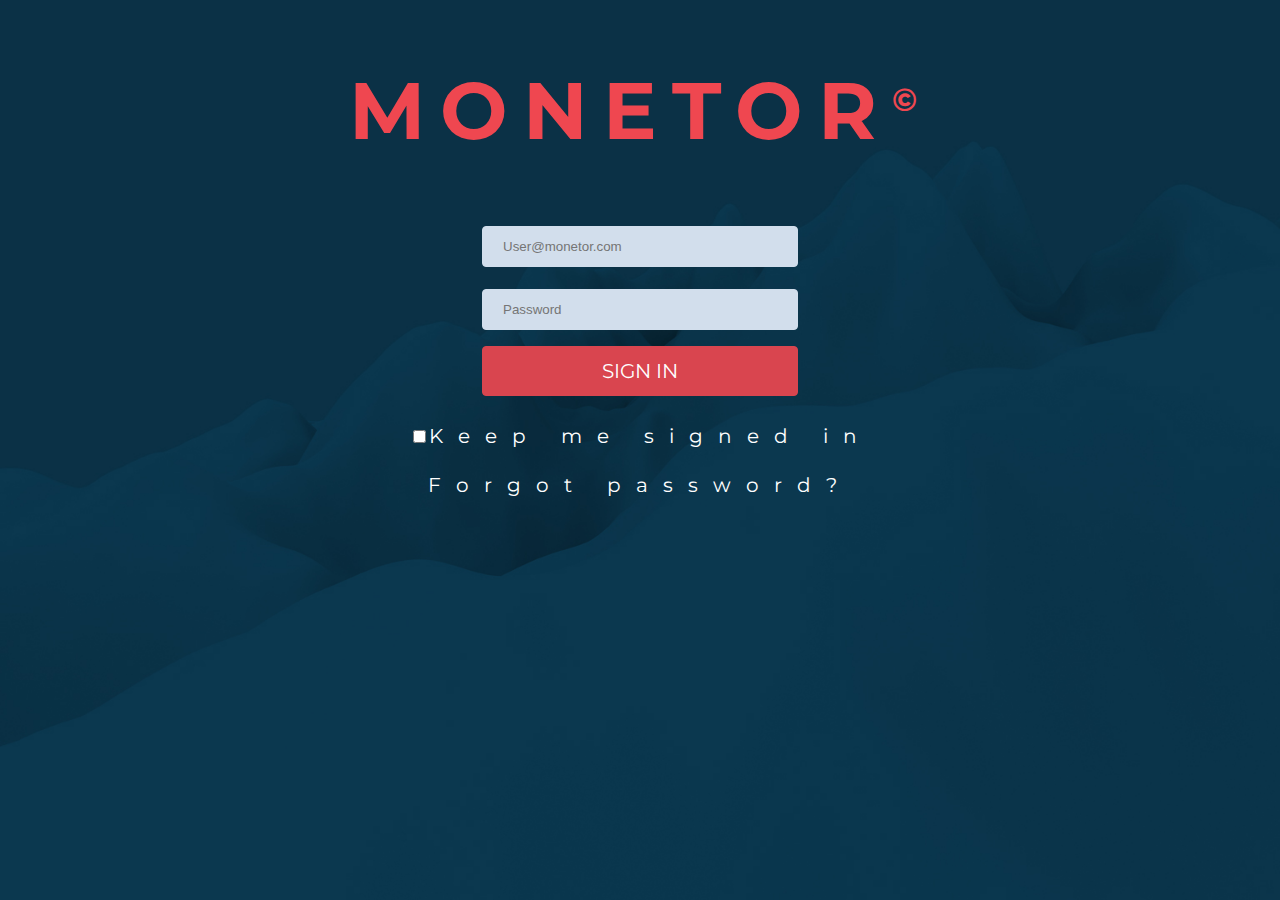
==== html/index.html @ c6d894f5 "updates index.html & login.css not 100% yet" ====
<!DOCTYPE html>
<html lang="en">
<head>
	<link rel="stylesheet" type="text/css" href="../css/login.css">
	<link href='https://fonts.googleapis.com/css?family=Montserrat' rel='stylesheet'>
</head>
<body>
	<div class="wrapper">
		<header class="header"><h1>MONETOR<sup>&copy;</sup></h1>
		<div class="login">
			<form>
		    <input id="eMail" type="email" placeholder="User@monetor.com"><br>
		    <input id="passWord" type="password" placeholder="Password"><br>
				<button> <a href="overview.html">SIGN IN</button><br></button>
				<input class="checkbox" type="checkbox">Keep me signed in
					<p>Forgot password?</p>
				</input>
			</form></div>
	</div>
</body>
</html>
---- css/login.css ----
html {
  background: url(../images/monetorBackground.jpg) no-repeat center center fixed;
  -webkit-background-size: cover;
  -moz-background-size: cover;
  -o-background-size: cover;
  background-size: cover;
}

.wrapper {
  display: grid;
  grid-template-areas:
    "header"
    "login";
}

.header {
  grid-area: header;
  color: #EF4750;
  font-family: 'Montserrat';
  font-size: 40px;
  letter-spacing: 15px;
  text-align: center;
}

sup {
  font-size: 40%;
}

.login {
  grid-area: login;
}

#eMail, #passWord {
  width: 25%;
  padding: 12px 20px;
  margin: 8px 0;
  display: inline-block;
  border: 1px solid #D2DEEC;
  border-radius: 4px;
  box-sizing: border-box;
  background-color:#D2DEEC;
}

button {
  width: 25%;
  padding: 12px 20px;
  margin: 8px 0;
  display: inline-block;
  font-family: 'Montserrat';
  border: 1px solid #D9454F;
  border-radius: 4px;
  box-sizing: border-box;
  background-color:#D9454F;
}

.checkbox {
  font-size: 1px;
}

a {
  text-decoration: none;
  font-size: 20px;
  color: white;
}

/* @media (min-width: 500px) {

.header {
  /* grid-column: col-start / span 3;
}


}
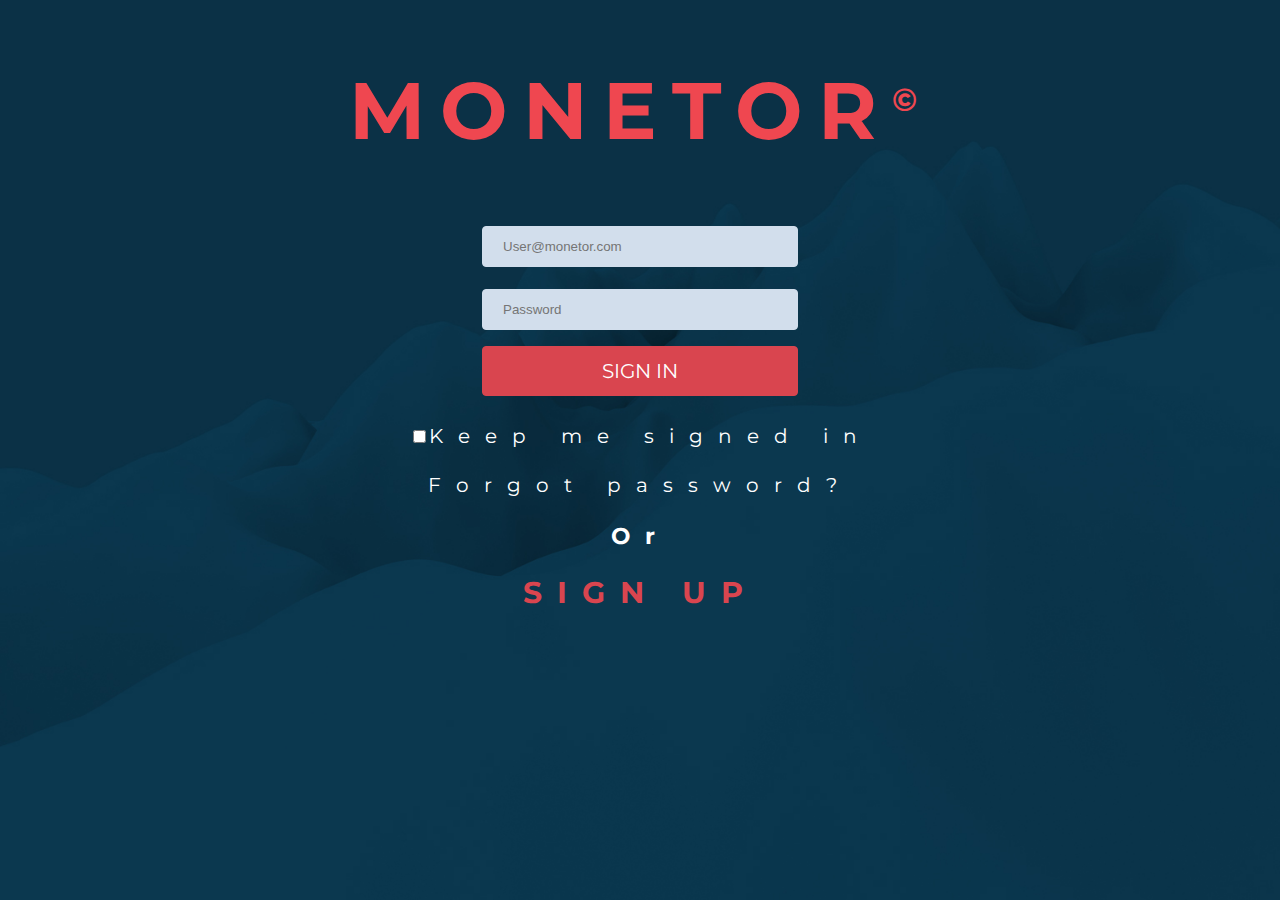
==== commit 017531de: "updated on overview - added sidebar - needs more css" ====
--- a/html/index.html
+++ b/html/index.html
@@ -9,13 +9,15 @@
 		<header class="header"><h1>MONETOR<sup>&copy;</sup></h1>
 		<div class="login">
 			<form>
-		    <input id="eMail" type="email" placeholder="User@monetor.com"><br>
-		    <input id="passWord" type="password" placeholder="Password"><br>
+		    <input id="eMail" type="email" placeholder="User@monetor.com"></input><br>
+		    <input id="passWord" type="password" placeholder="Password"></input><br>
 				<button> <a href="overview.html">SIGN IN</button><br></button>
-				<input class="checkbox" type="checkbox">Keep me signed in
-					<p>Forgot password?</p>
-				</input>
 			</form></div>
+			<input class="checkbox" type="checkbox">Keep me signed in</input>
+			<p>Forgot password?</p>
+			<h3>Or</h3>
+			<h2>SIGN UP</h2>
+			</input>
 	</div>
 </body>
 </html>
--- a/css/login.css
+++ b/css/login.css
@@ -63,6 +63,11 @@
   color: white;
 }
 
+h2 {
+  font-family: 'Montserrat';
+  color: #D9454F;
+}
+
 /* @media (min-width: 500px) {
 
 .header {
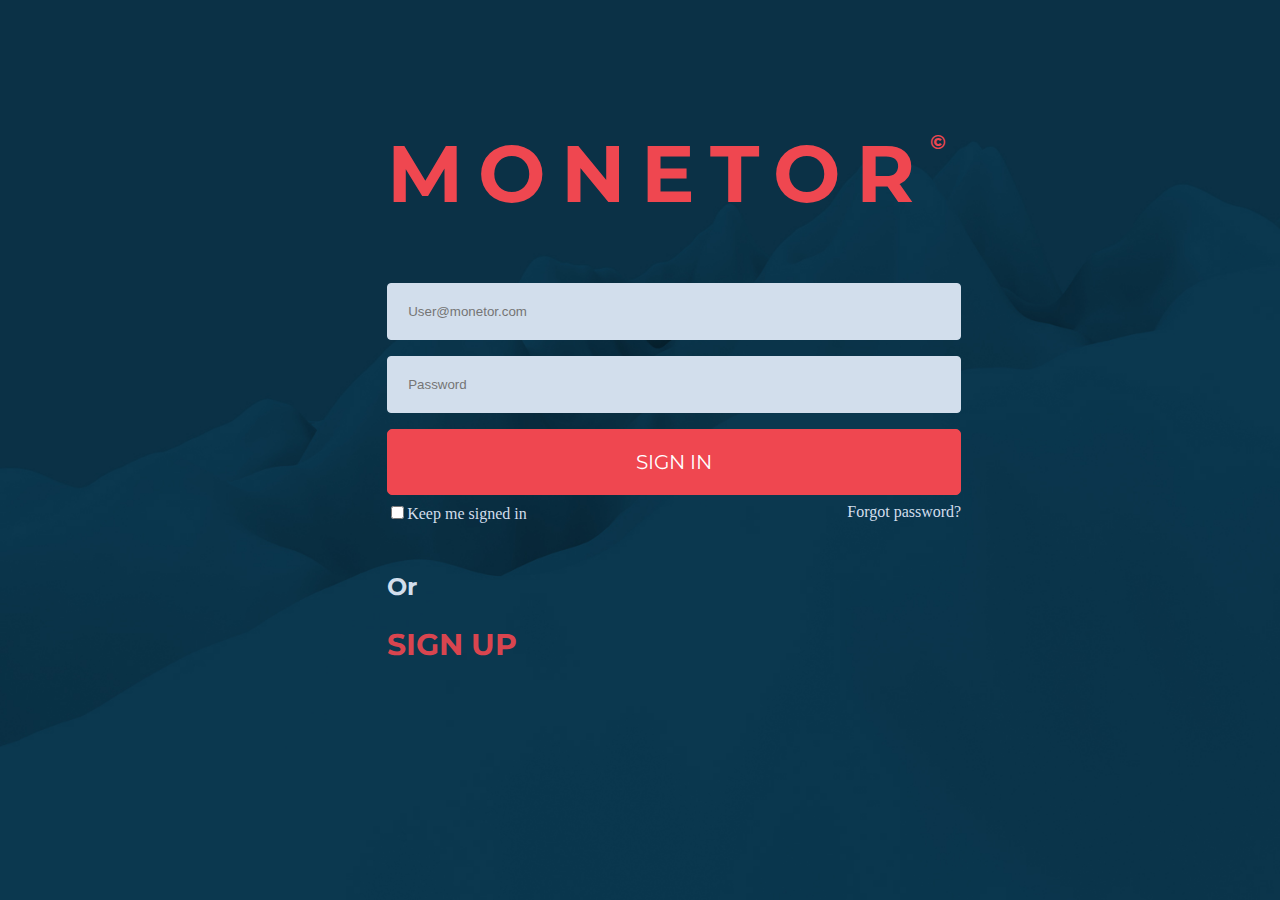
==== commit ebcb2abd: "Fixed login site, added icons, added montserrat(b)" ====
--- a/html/index.html
+++ b/html/index.html
@@ -3,21 +3,42 @@
 <head>
 	<link rel="stylesheet" type="text/css" href="../css/login.css">
 	<link href='https://fonts.googleapis.com/css?family=Montserrat' rel='stylesheet'>
+	<link href="https://fonts.googleapis.com/css?family=Montserrat:700&display=swap" rel="stylesheet">
 </head>
 <body>
+	
+	
+	
 	<div class="wrapper">
-		<header class="header"><h1>MONETOR<sup>&copy;</sup></h1>
+		<div><header class="header"><h1>MONETOR<sup>&copy;</sup></h1></header></div>
 		<div class="login">
 			<form>
 		    <input id="eMail" type="email" placeholder="User@monetor.com"></input><br>
-		    <input id="passWord" type="password" placeholder="Password"></input><br>
-				<button> <a href="overview.html">SIGN IN</button><br></button>
-			</form></div>
-			<input class="checkbox" type="checkbox">Keep me signed in</input>
-			<p>Forgot password?</p>
-			<h3>Or</h3>
-			<h2>SIGN UP</h2>
-			</input>
+			<input id="passWord" type="password" placeholder="Password"></input><br>
+
+			<div class="loginButton">
+			<a href="overview.html">
+				<div class="signinButton">SIGN IN</div>
+			</a>
+		</div>
+
+			</form>
+
+		<div class="grid-container">
+			<div class="grid-item"><input class="checkbox" type="checkbox">Keep me signed in</input></div>
+			<div class="grid-item2">Forgot password?</div>
+		</div>
+
+			<h2 class="orFont">Or</h2>
+
+			
+			<div>
+			<a href="overview.html"><h2>SIGN UP</h2></a>
+		</div>
+
+		
+		</div>
+		
 	</div>
 </body>
 </html>
--- a/css/login.css
+++ b/css/login.css
@@ -6,51 +6,67 @@
   background-size: cover;
 }
 
-.wrapper {
-  display: grid;
-  grid-template-areas:
-    "header"
-    "login";
-}
-
 .header {
   grid-area: header;
-  color: #EF4750;
-  font-family: 'Montserrat';
+  color: #ef4750;
+  font-family: "Montserrat";
   font-size: 40px;
   letter-spacing: 15px;
   text-align: center;
 }
 
 sup {
-  font-size: 40%;
+  font-size: 25%;
+  top: -25px;
+  position: relative;
 }
 
-.login {
-  grid-area: login;
+.wrapper {
+  display: grid;
+  margin: auto;
+  padding: 10px;
+  padding-top: 5%;
+  padding-left: 30%;
+  padding-right: 30%;
 }
 
-#eMail, #passWord {
-  width: 25%;
-  padding: 12px 20px;
+.signinButton {
+  border: 1px solid #ef4750;
+  background-color: #ef4750;
+  padding: 20px 20px;
+  margin: 8px 0;
+  font-family: "Montserrat", sans-serif;
+  border-radius: 5px;
+  text-align: center;
+}
+
+.orFont {
+  padding-top: 5%;
+  font-family: "Montserrat", sans-serif;
+  color: #d2deec;
+}
+
+.grid-container {
+  display: grid;
+  grid-template-columns: auto auto;
+  color: #d2deec;
+  margin: 8px 0;
+}
+
+.grid-item2 {
+  text-align: right;
+}
+
+#eMail,
+#passWord {
+  width: 100%;
+  padding: 20px 20px;
   margin: 8px 0;
   display: inline-block;
-  border: 1px solid #D2DEEC;
+  border: 1px solid #d2deec;
   border-radius: 4px;
   box-sizing: border-box;
-  background-color:#D2DEEC;
-}
-
-button {
-  width: 25%;
-  padding: 12px 20px;
-  margin: 8px 0;
-  display: inline-block;
-  font-family: 'Montserrat';
-  border: 1px solid #D9454F;
-  border-radius: 4px;
-  box-sizing: border-box;
-  background-color:#D9454F;
+  background-color: #d2deec;
 }
 
 .checkbox {
@@ -64,8 +80,8 @@
 }
 
 h2 {
-  font-family: 'Montserrat';
-  color: #D9454F;
+  font-family: "Montserrat";
+  color: #d9454f;
 }
 
 /* @media (min-width: 500px) {
@@ -73,6 +89,5 @@
 .header {
   /* grid-column: col-start / span 3;
 }
-
-
 }
+*/
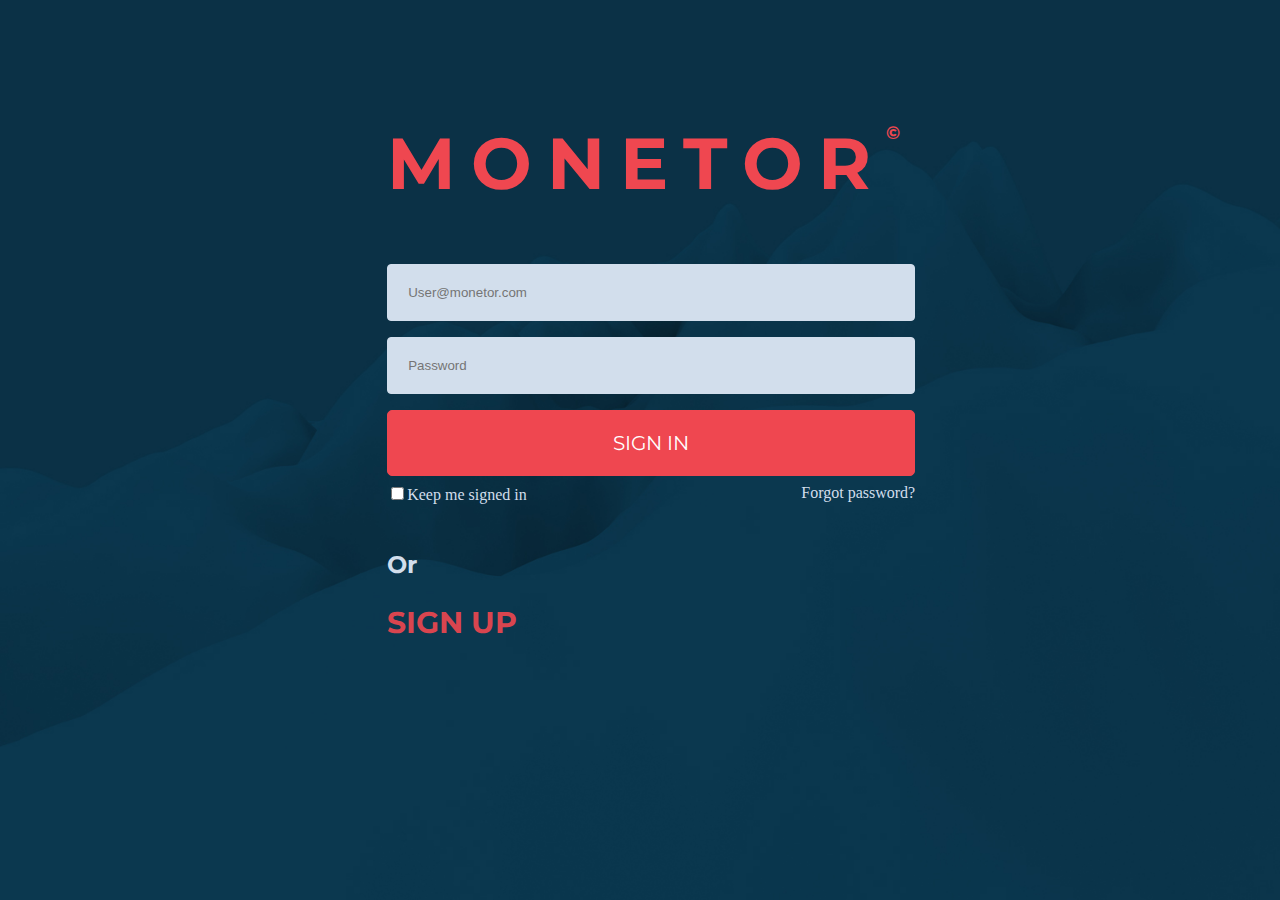
==== commit 81f8de12: "added dashboard instead of overview" ====
--- a/html/index.html
+++ b/html/index.html
@@ -17,7 +17,7 @@
 			<input id="passWord" type="password" placeholder="Password"></input><br>
 
 			<div class="loginButton">
-			<a href="overview.html">
+			<a href="dashboard.html">
 				<div class="signinButton">SIGN IN</div>
 			</a>
 		</div>
@@ -33,7 +33,7 @@
 
 			
 			<div>
-			<a href="overview.html"><h2>SIGN UP</h2></a>
+			<a href="create_account.html"><h2>SIGN UP</h2></a>
 		</div>
 
 		
--- a/css/login.css
+++ b/css/login.css
@@ -10,7 +10,7 @@
   grid-area: header;
   color: #ef4750;
   font-family: "Montserrat";
-  font-size: 40px;
+  font-size: 225%;
   letter-spacing: 15px;
   text-align: center;
 }
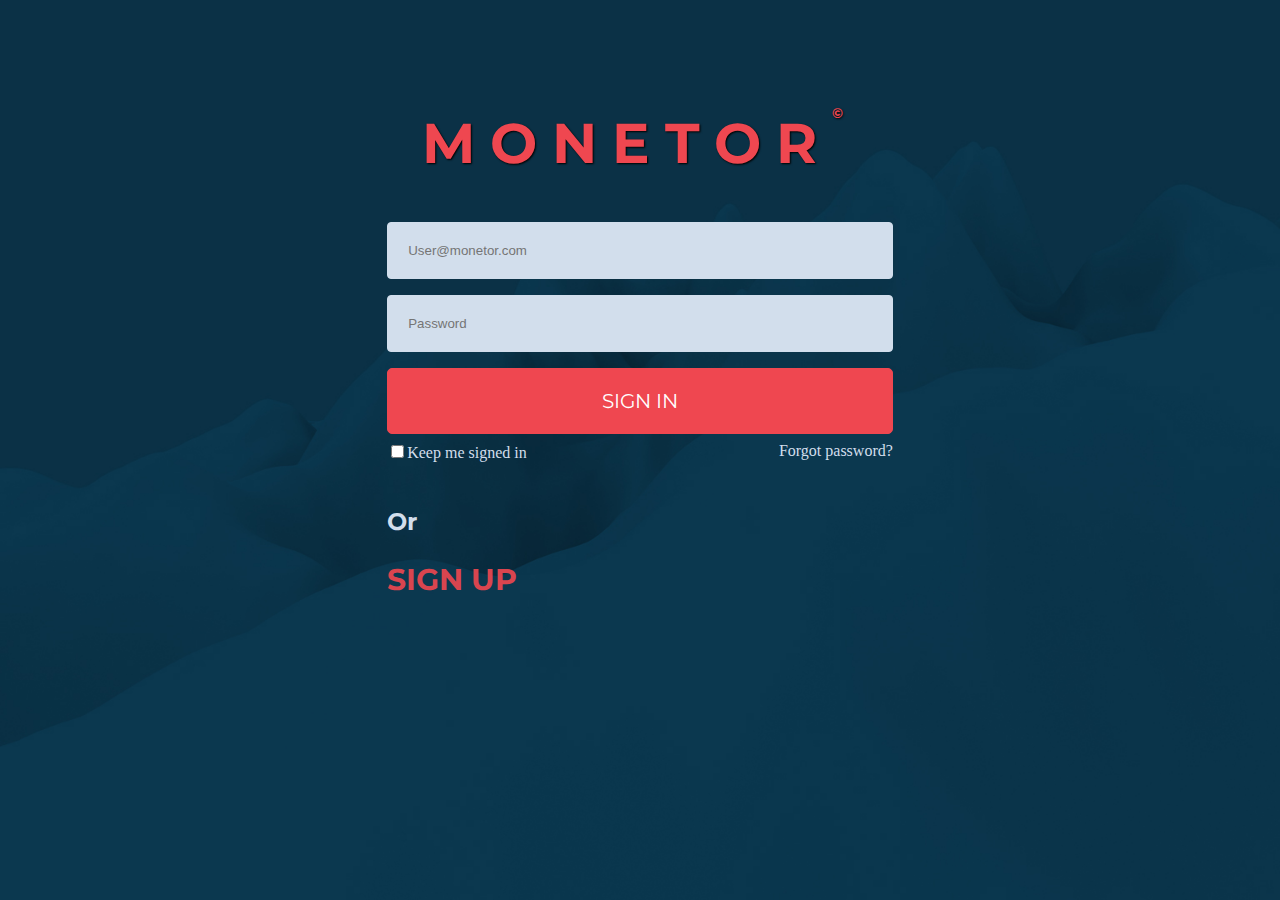
==== commit 2e348d59: "styled sign in pages" ====
--- a/html/index.html
+++ b/html/index.html
@@ -1,6 +1,7 @@
 <!DOCTYPE html>
 <html lang="en">
 <head>
+		<meta name="viewport" content="width=device-width, initial-scale=1.0">
 	<link rel="stylesheet" type="text/css" href="../css/login.css">
 	<link href='https://fonts.googleapis.com/css?family=Montserrat' rel='stylesheet'>
 	<link href="https://fonts.googleapis.com/css?family=Montserrat:700&display=swap" rel="stylesheet">
@@ -10,13 +11,13 @@
 	
 	
 	<div class="wrapper">
-		<div><header class="header"><h1>MONETOR<sup>&copy;</sup></h1></header></div>
+		<div><h1 class="monetorHeader">MONETOR<sup>&copy;</sup></h1></div>
 		<div class="login">
 			<form>
 		    <input id="eMail" type="email" placeholder="User@monetor.com"></input><br>
 			<input id="passWord" type="password" placeholder="Password"></input><br>
 
-			<div class="loginButton">
+			<div>
 			<a href="dashboard.html">
 				<div class="signinButton">SIGN IN</div>
 			</a>
--- a/css/login.css
+++ b/css/login.css
@@ -4,15 +4,6 @@
   -moz-background-size: cover;
   -o-background-size: cover;
   background-size: cover;
-}
-
-.header {
-  grid-area: header;
-  color: #ef4750;
-  font-family: "Montserrat";
-  font-size: 225%;
-  letter-spacing: 15px;
-  text-align: center;
 }
 
 sup {
@@ -28,6 +19,15 @@
   padding-top: 5%;
   padding-left: 30%;
   padding-right: 30%;
+}
+
+.monetorHeader {
+  font-family: "Montserrat";
+  text-shadow: 1px 1px 2px black;
+  color: #ef4750;
+  letter-spacing: 15px;
+  font-size: 350%;
+  text-align: center;
 }
 
 .signinButton {
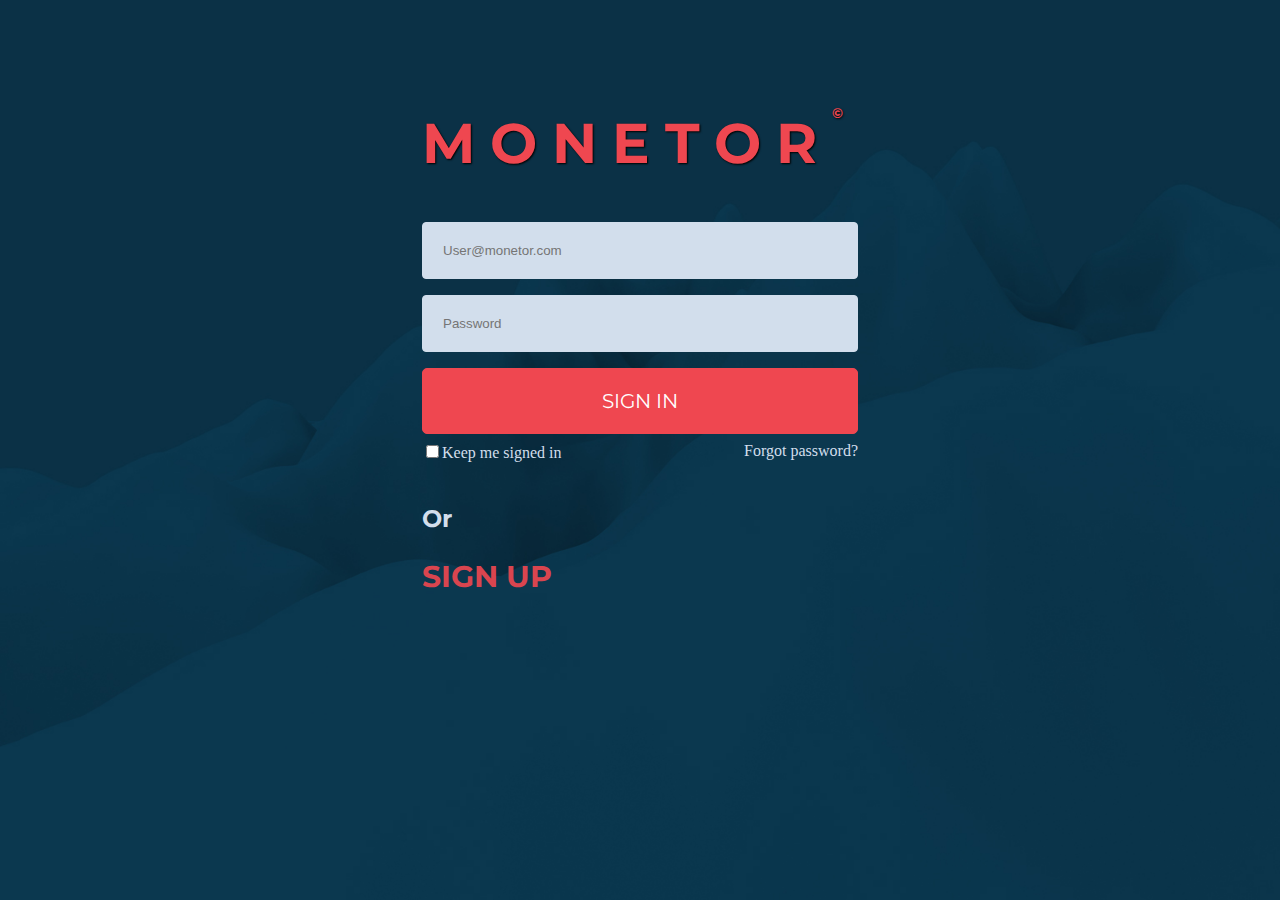
==== commit b761ef16: "fixed all sites" ====
--- a/html/index.html
+++ b/html/index.html
@@ -34,7 +34,7 @@
 
 			
 			<div>
-			<a href="create_account.html"><h2>SIGN UP</h2></a>
+			<a href="create_account.html"><h2 class="signIn">SIGN UP</h2></a>
 		</div>
 
 		
--- a/css/login.css
+++ b/css/login.css
@@ -13,6 +13,7 @@
 }
 
 .wrapper {
+  justify-content: center;
   display: grid;
   margin: auto;
   padding: 10px;
@@ -40,6 +41,14 @@
   text-align: center;
 }
 
+.signIn:hover {
+  opacity: 0.7;
+}
+
+.signinButton:hover {
+  opacity: 0.7;
+}
+
 .orFont {
   padding-top: 5%;
   font-family: "Montserrat", sans-serif;
@@ -50,7 +59,7 @@
   display: grid;
   grid-template-columns: auto auto;
   color: #d2deec;
-  margin: 8px 0;
+  margin: 0px 0;
 }
 
 .grid-item2 {
@@ -84,10 +93,14 @@
   color: #d9454f;
 }
 
-/* @media (min-width: 500px) {
+@media (max-width: 500px) {
+  .wrapper {
+    transform: scale(0.7, 0.7);
+  }
+}
 
-.header {
-  /* grid-column: col-start / span 3;
+@media (max-width: 400px) {
+  .wrapper {
+    transform: scale(0.6, 0.6);
+  }
 }
-}
-*/
